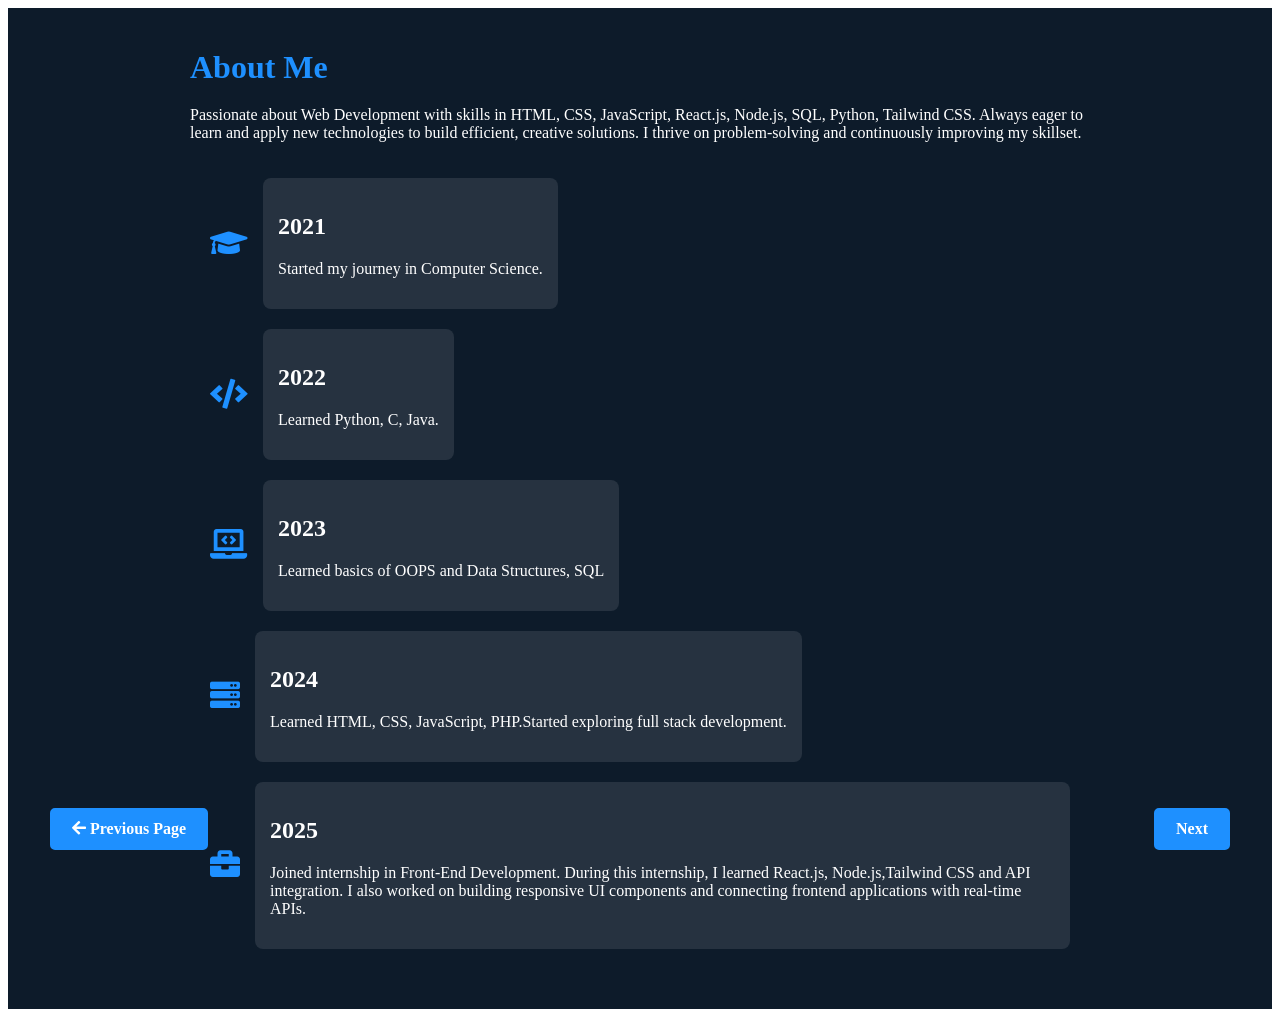
==== about.html @ dc666d7b "portfolio" ====
<!DOCTYPE html>
<html>
<head>
    <meta name="viewport" content="width=device-width, initial-scale=1.0">
    <link rel="stylesheet" href="style2.css">
    <link rel="stylesheet" href="https://cdnjs.cloudflare.com/ajax/libs/font-awesome/5.15.3/css/all.min.css">

    
</head>
<body>
    <div class="about_me">
        <div class="about">
            <h1>About Me</h1>
            <p>
                Passionate about Web Development with skills in HTML, CSS, JavaScript, React.js, Node.js, SQL, Python, Tailwind CSS. Always eager to learn and apply new technologies to build efficient, creative solutions. I thrive on problem-solving and continuously improving my skillset.
            </p>
            <div class="a2">
                <div class="a3">

                    <div class="a4"><i class="fas fa-graduation-cap"></i></div>
                    <div class="a5">
                        <h2>2021</h2>
                        <p>Started my journey in Computer Science.</p>
                    </div>
                </div>
                <div class="a3">
                    <div class="a4"><i class="fas fa-code"></i></div>

                    <div class="a5">
                        <h2>2022</h2>
                        <p>Learned Python, C, Java.</p>
                    </div>
                </div>
                <div class="a3">
                    <div class="a4"><i class="fas fa-laptop-code"></i></div>
                    <div class="a5">
                        <h2>2023</h2>

                        <p>Learned basics of OOPS and Data Structures, SQL</p>
                    </div>
                </div>
                <div class="a3">
                    <div class="a4"><i class="fas fa-server"></i></div>
                    <div class="a5">
                        <h2>2024</h2>
                        <p>Learned HTML, CSS, JavaScript, PHP.Started exploring full stack development.</p>
                    </div>
                </div>
                <div class="a3">
    <div class="a4"><i class="fas fa-briefcase"></i></div>
    <div class="a5">
        <h2>2025</h2>
        <p>
Joined internship in Front-End Development. During this internship, I learned React.js, Node.js,Tailwind CSS and API integration. I also worked on building responsive UI components and connecting frontend applications with real-time APIs.
</p>
    </div>
</div>
            </div>
        </div>
        
    </div>
    <a href="skills.html" class="nextbutton">Next</a> 
    <a href="homepage.html" class="back-button">
        <i class="fas fa-arrow-left"></i> Previous Page
    </a>
    
    
    

</body>
</html>
---- style2.css ----
.about_me {
    display: flex;
    justify-content: center;
    align-items: center;
    height: 100vh;
    height: auto;
    background-color: #0d1b2a;
    padding: 20px;

}


.about {
    max-width: 900px;
    color: white;
    text-align:left; 
}

h1 {
    margin-bottom: 20px;
    color: #1e90ff;
}

.a2 {
    position: relative;
    padding: 20px;
}



.a3 {
    display: flex;
    margin-bottom: 20px;
    align-items: center; 
}


.a4 {
    font-size: 30px;
    color: #1e90ff;
    margin-right: 15px; 
}

.a5 {
    background-color: rgba(255, 255, 255, 0.1);
    padding: 15px;
    border-radius: 8px;
}
.nextbutton {
    
    position: fixed; 
    bottom: 50px; 
    right: 50px; 
    padding: 10px 20px; 
    background-color: #1e90ff; 
    color: white; 
    text-decoration: none; 
    border-radius: 5px; 
    font-weight: bold; 
    border: 2px solid #1e90ff; 
    transition: background-color 0.3s, color 0.3s; 
}

.nextbutton:hover {
    background-color: white; 
    color: #1e90ff; 
    border: 2px solid #1e90ff; 
}
.back-button {
    position: fixed;
    bottom: 50px;
    left: 50px;
    padding:10px 20px;
    font-weight: bold;
    background-color: #1e90ff;
    color: white;
    padding: 10px 20px;
    text-decoration: none;
    border: 2px solid #1e90ff; 
    transition: background-color 0.3s, color 0.3s;
    border-radius: 5px; 
}

.back-button:hover {
    background-color: white;
    color: #1e90ff; 
    border: 2px solid #1e90ff; 
}
@media (max-width: 768px) {
    h1 {
        font-size: 32px; 
    }
    
    .about {
        padding: 10px; 
    }

    .a4 {
        font-size: 25px;
    }

    .a5 {
        padding: 10px; 
    }
}

@media (max-width: 480px) {
    h1 {
        font-size: 1.5rem; 
    }

    .nextbutton, .back-button {
        padding: 8px 15px; 
        font-size: 14px; 
    }

    .about_me {
        padding: 15px; 
    }
}
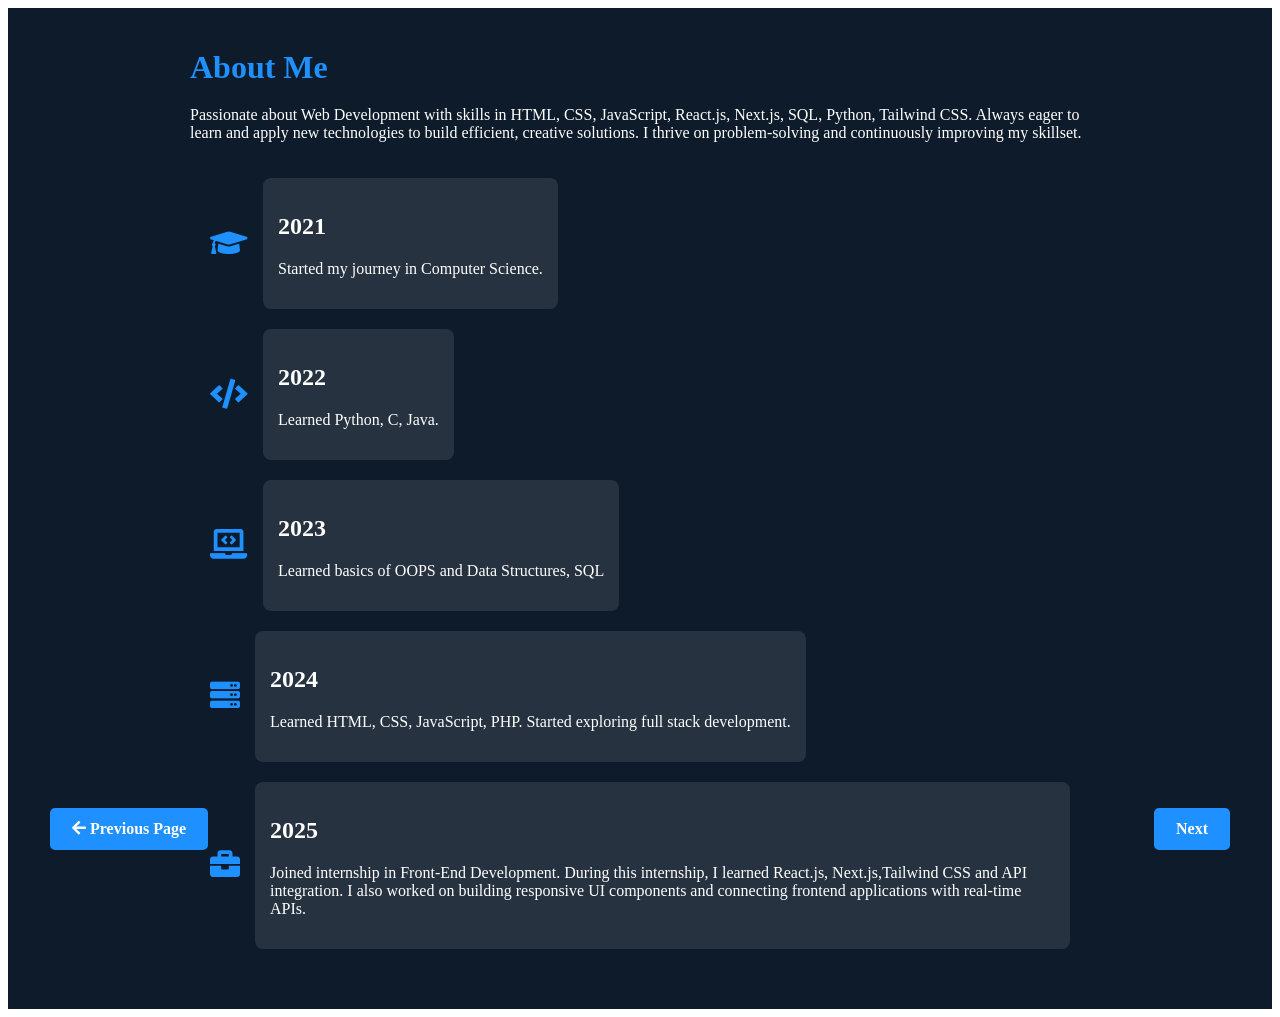
==== commit 0f6a8f8a: "updated portfolioooo" ====
--- a/about.html
+++ b/about.html
@@ -12,7 +12,7 @@
         <div class="about">
             <h1>About Me</h1>
             <p>
-                Passionate about Web Development with skills in HTML, CSS, JavaScript, React.js, Node.js, SQL, Python, Tailwind CSS. Always eager to learn and apply new technologies to build efficient, creative solutions. I thrive on problem-solving and continuously improving my skillset.
+                Passionate about Web Development with skills in HTML, CSS, JavaScript, React.js, Next.js, SQL, Python, Tailwind CSS. Always eager to learn and apply new technologies to build efficient, creative solutions. I thrive on problem-solving and continuously improving my skillset.
             </p>
             <div class="a2">
                 <div class="a3">
@@ -43,7 +43,7 @@
                     <div class="a4"><i class="fas fa-server"></i></div>
                     <div class="a5">
                         <h2>2024</h2>
-                        <p>Learned HTML, CSS, JavaScript, PHP.Started exploring full stack development.</p>
+                        <p>Learned HTML, CSS, JavaScript, PHP. Started exploring full stack development.</p>
                     </div>
                 </div>
                 <div class="a3">
@@ -51,7 +51,7 @@
     <div class="a5">
         <h2>2025</h2>
         <p>
-Joined internship in Front-End Development. During this internship, I learned React.js, Node.js,Tailwind CSS and API integration. I also worked on building responsive UI components and connecting frontend applications with real-time APIs.
+Joined internship in Front-End Development. During this internship, I learned React.js, Next.js,Tailwind CSS and API integration. I also worked on building responsive UI components and connecting frontend applications with real-time APIs.
 </p>
     </div>
 </div>
